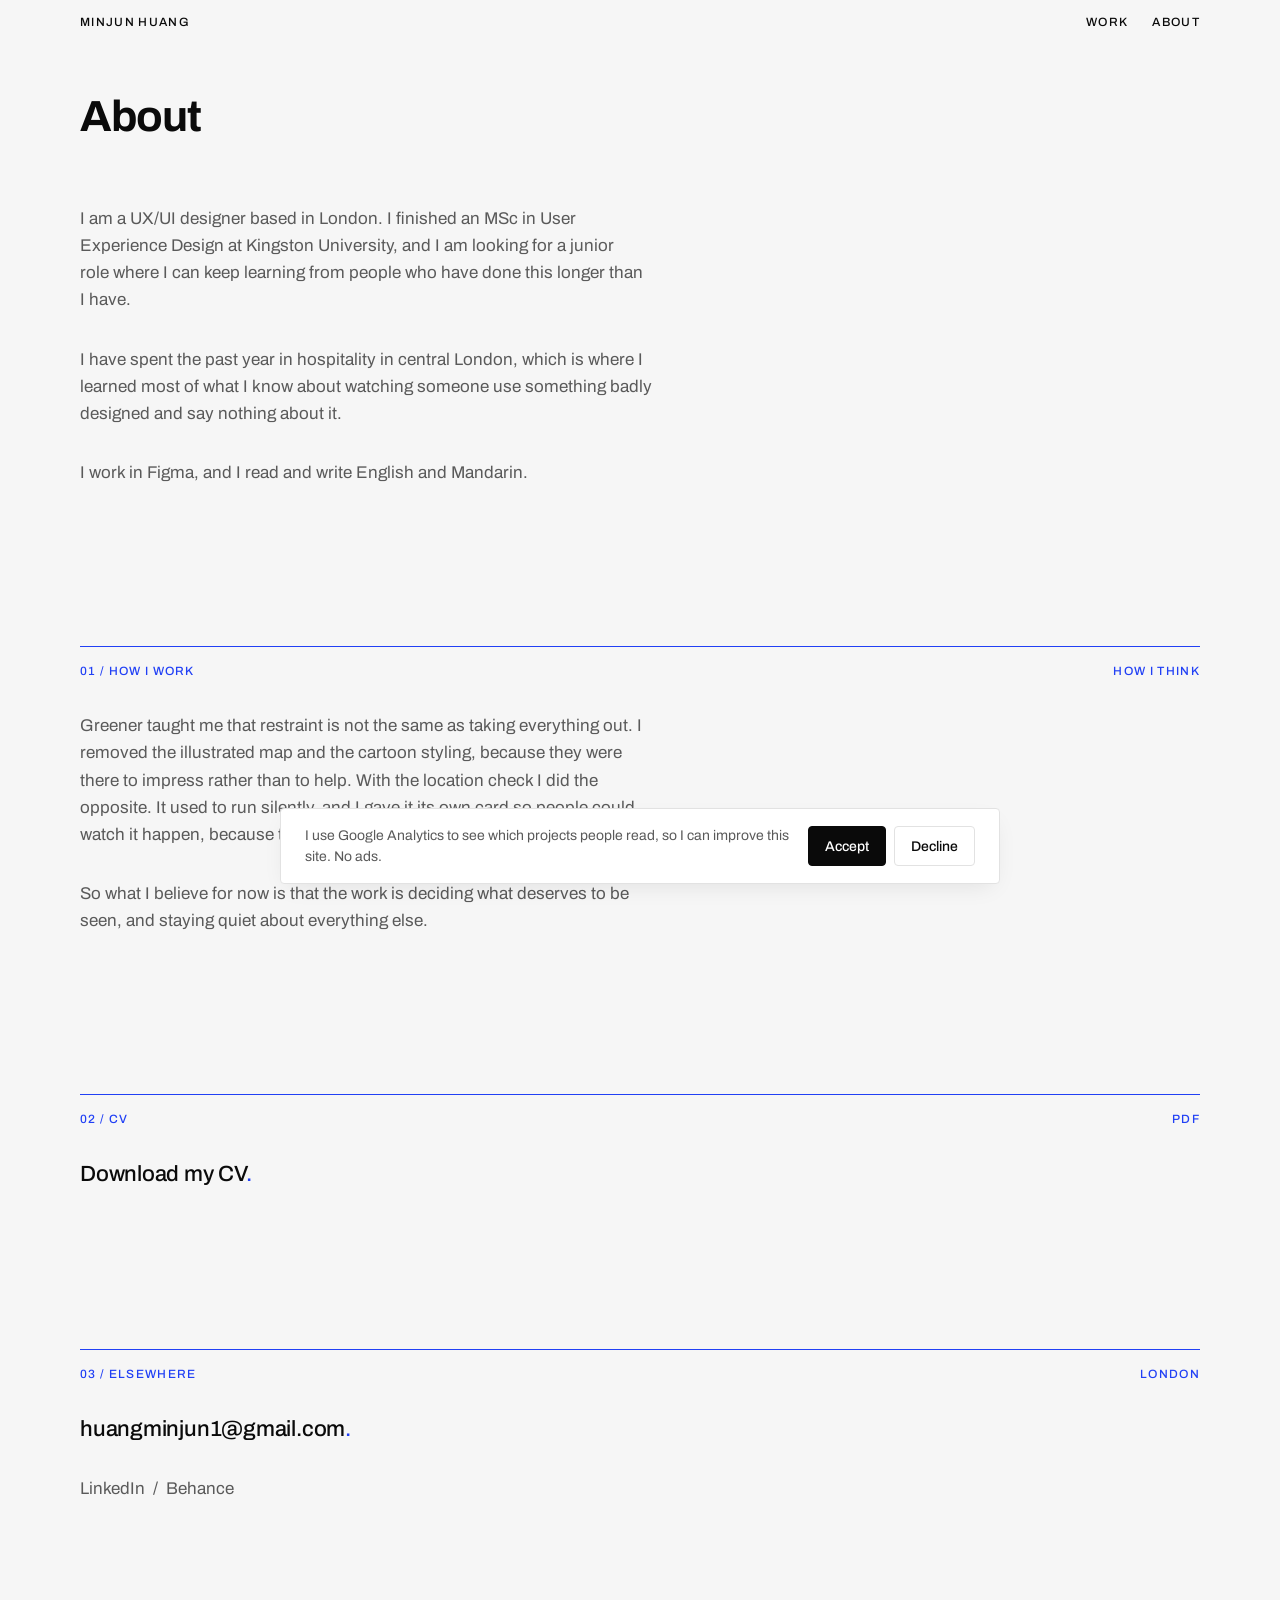
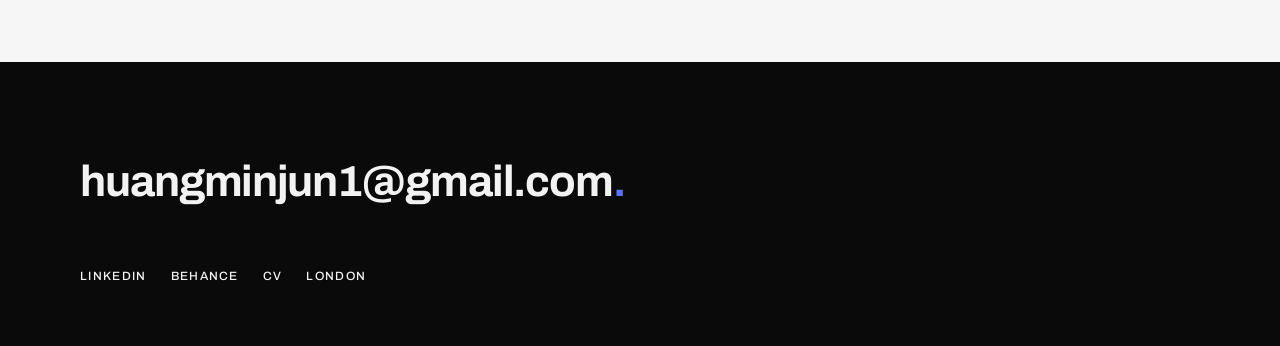
==== about.html @ 49e82727 "Load analytics on every page" ====
<!doctype html>
<html lang="en">
<head>
  <meta charset="utf-8">
  <meta name="viewport" content="width=device-width, initial-scale=1">
  <title>About, MinJun Huang</title>
  <meta name="description" content="About MinJun Huang, UX/UI designer based in London.">
  <link rel="icon" href="assets/favicon.svg" type="image/svg+xml">
  <link rel="apple-touch-icon" href="assets/apple-touch-icon.png">
  <meta property="og:type" content="website">
  <meta property="og:site_name" content="MinJun Huang">
  <meta property="og:title" content="About, MinJun Huang">
  <meta property="og:description" content="About MinJun Huang, UX/UI designer based in London.">
  <meta property="og:url" content="https://minjun-huang.github.io/about.html">
  <meta property="og:image" content="https://minjun-huang.github.io/assets/og.jpg">
  <meta property="og:image:width" content="1200">
  <meta property="og:image:height" content="630">
  <meta property="og:image:alt" content="MinJun Huang. UX/UI designer based in London.">
  <meta name="twitter:card" content="summary_large_image">
  <link rel="preconnect" href="https://fonts.googleapis.com">
  <link rel="preconnect" href="https://fonts.gstatic.com" crossorigin>
  <link rel="stylesheet" href="https://fonts.googleapis.com/css2?family=Archivo:wght@400;500;700&display=swap">
  <link rel="stylesheet" href="css/style.css">
  <script src="js/main.js" defer></script>
  <script src="js/analytics.js" defer></script>
</head>
<body>
  <header class="nav nav--entrance">
    <nav class="wrap nav__inner" aria-label="Main">
      <a class="label nav__link" style="--n:0" href="index.html">MinJun Huang</a>
      <div class="nav__links">
        <a class="label nav__link nav__link--secondary" style="--n:1" href="index.html#work">Work</a>
        <a class="label nav__link nav__link--secondary" style="--n:2" href="about.html" aria-current="page">About</a>
      </div>
    </nav>
  </header>

  <main class="wrap page-head">
    <h1 class="h2">About</h1>
    <div class="page-copy">
      <p class="body">I am a UX/UI designer based in London. I finished an MSc in User Experience Design at Kingston University, and I am looking for a junior role where I can keep learning from people who have done this longer than I have.</p>
      <p class="body">I have spent the past year in hospitality in central London, which is where I learned most of what I know about watching someone use something badly designed and say nothing about it.</p>
      <p class="body">I work in Figma, and I read and write English and Mandarin.</p>
    </div>

    <div class="section-rule">
      <span class="label">01 / How I work</span>
      <span class="label">How I think</span>
    </div>
    <div class="page-copy">
      <p class="body">Greener taught me that restraint is not the same as taking everything out. I removed the illustrated map and the cartoon styling, because they were there to impress rather than to help. With the location check I did the opposite. It used to run silently, and I gave it its own card so people could watch it happen, because that was the part they needed to trust.</p>
      <p class="body">So what I believe for now is that the work is deciding what deserves to be seen, and staying quiet about everything else.</p>
    </div>

    <div class="section-rule">
      <span class="label">02 / CV</span>
      <span class="label">PDF</span>
    </div>
    <div class="page-copy">
      <p class="h3"><a href="assets/cv.pdf" target="_blank" rel="noopener">Download my CV<span class="stop">.</span></a></p>
    </div>

    <div class="section-rule">
      <span class="label">03 / Elsewhere</span>
      <span class="label">London</span>
    </div>
    <div class="page-copy">
      <p class="h3"><a href="mailto:huangminjun1@gmail.com">huangminjun1@gmail.com<span class="stop">.</span></a></p>
      <p class="body"><a href="https://www.linkedin.com/in/minjun-huang1" target="_blank" rel="noopener">LinkedIn</a> &nbsp;/&nbsp; <a href="https://www.behance.net/minjunhuang1" target="_blank" rel="noopener">Behance</a></p>
    </div>
  </main>

  <footer class="footer">
    <div class="wrap">
      <p class="h2 footer__email"><a href="mailto:huangminjun1@gmail.com">huangminjun1<wbr>@gmail.com</a><span class="stop">.</span></p>
      <div class="footer__links">
        <a class="label footer__link" href="https://www.linkedin.com/in/minjun-huang1" target="_blank" rel="noopener">LinkedIn</a>
        <a class="label footer__link" href="https://www.behance.net/minjunhuang1" target="_blank" rel="noopener">Behance</a>
        <a class="label footer__link" href="assets/cv.pdf" target="_blank" rel="noopener">CV</a>
        <span class="label footer__link">London</span>
      </div>
    </div>
  </footer>
</body>
</html>
---- css/style.css ----
:root {
  --bg: #F6F6F6;
  --surface: #FFFFFF;
  --ink: #0A0A0A;
  --ink-2: #5A5A5A;
  --ink-3: #707070;
  --line: #E2E2E2;
  --accent: #2140F5;
  --accent-dark: #5B72FF;
  --footer-bg: #0A0A0A;
  --footer-ink: #F2F2F2;

  --space-8: 8px;
  --space-16: 16px;
  --space-24: 24px;
  --space-32: 32px;
  --space-48: 48px;
  --space-64: 64px;
  --space-96: 96px;
  --space-160: 160px;

  --ease-enter: cubic-bezier(0.22, 0.61, 0.36, 1);

  --gutter: var(--space-24);
  --section: var(--space-96);
  --column: 1400px;
}

*,
*::before,
*::after {
  box-sizing: border-box;
}

html {
  -webkit-text-size-adjust: 100%;
  text-size-adjust: 100%;
}

body {
  display: flex;
  flex-direction: column;
  min-height: 100vh;
  margin: 0;
  background: var(--bg);
  color: var(--ink-2);
  font-family: "Archivo", sans-serif;
  font-size: 17px;
  font-weight: 400;
  line-height: 1.6;
  font-synthesis: none;
}

h1,
h2,
h3,
p {
  margin: 0;
}

img {
  display: block;
  max-width: 100%;
  height: auto;
}

a {
  color: inherit;
  text-decoration: none;
}

:focus-visible {
  outline: 2px solid var(--ink);
  outline-offset: 2px;
}

@media (hover: hover) {
  a:hover {
    text-decoration: underline;
    text-decoration-color: var(--accent);
    text-decoration-thickness: 1px;
    text-underline-offset: 4px;
  }
}

/* Layout */

.wrap {
  width: 100%;
  max-width: calc(var(--column) + 2 * var(--gutter));
  margin-inline: auto;
  padding-inline: var(--gutter);
}

main {
  flex: 1;
}

.section {
  margin-top: var(--section);
}

/* The hero and the first section are one thought: who this is, then the work.
   A full section gap between them reads as a void on the first screen. */
.hero-block + .section {
  margin-top: var(--space-96);
}

/* Type */

.hero {
  color: var(--ink);
  font-size: 48px;
  font-weight: 700;
  line-height: 0.95;
  letter-spacing: -0.035em;
}

.h2 {
  color: var(--ink);
  font-size: clamp(28px, 3.4vw, 44px);
  font-weight: 700;
  line-height: 1.1;
  letter-spacing: -0.025em;
}

.lead {
  max-width: 58ch;
  color: var(--ink-2);
  font-size: 19px;
  line-height: 1.5;
  text-wrap: balance;
}

.h3 {
  color: var(--ink);
  font-size: 22px;
  font-weight: 500;
  line-height: 1.3;
  letter-spacing: -0.01em;
}

.body {
  max-width: 58ch;
  text-wrap: pretty;
}

.label {
  font-size: 12px;
  font-weight: 500;
  line-height: 1.4;
  letter-spacing: 0.11em;
  text-transform: uppercase;
}

.stop {
  color: var(--accent);
}

/* Navigation */

.nav {
  position: sticky;
  top: 0;
  z-index: 10;
  background: var(--bg);
  border-bottom: 1px solid transparent;
}

.nav.is-scrolled {
  border-bottom-color: var(--line);
}

.nav__inner {
  display: flex;
  align-items: center;
  justify-content: space-between;
  gap: var(--space-24);
}

.nav__links {
  display: flex;
  gap: var(--space-24);
}

.nav__link {
  display: inline-flex;
  align-items: center;
  min-height: 44px;
  color: var(--ink);
}

.nav__link--secondary {
  display: none;
}

.nav__link--cv {
  color: var(--accent);
}

/* Hero */

.hero-block {
  padding-top: var(--space-64);
}

.hero-block .lead {
  margin-top: var(--space-24);
}

/* Section rule */

.section-rule {
  display: flex;
  justify-content: space-between;
  gap: var(--space-24);
  padding-top: var(--space-16);
  border-top: 1px solid var(--accent);
  color: var(--accent);
}

/* Project rows */

.project-list {
  display: flex;
  flex-direction: column;
  gap: var(--space-64);
  margin-top: var(--space-32);
}

.project-row {
  display: block;
}

.project-row:hover {
  text-decoration: none;
}

.project-row__media {
  aspect-ratio: 3 / 2;
  overflow: hidden;
  border: 1px solid var(--line);
  border-radius: 4px;
  background: var(--surface);
  box-shadow: 0 8px 24px -8px rgba(10, 10, 10, 0.10);
}

.project-row__media img {
  width: 100%;
  height: 100%;
  object-fit: cover;
  transition: transform 400ms ease-out;
}

@media (hover: hover) {
  .project-row:hover .project-row__media img {
    transform: scale(1.02);
  }
}

.project-row__title {
  margin-top: var(--space-24);
}

.project-row__summary {
  margin-top: var(--space-8);
}

.project-row__meta {
  margin-top: var(--space-8);
  color: var(--accent);
}

/* Case study and About */

.page-head {
  padding-top: var(--space-32);
}

.back-link {
  display: inline-flex;
  align-items: center;
  min-height: 44px;
  color: var(--ink);
}

.page-head .h2 {
  margin-top: var(--space-16);
}

.case-meta {
  margin-top: var(--space-16);
  color: var(--ink-3);
}

.case-blocks {
  display: flex;
  flex-direction: column;
  gap: var(--space-32);
  margin-top: var(--space-64);
}

/* On About the rules are direct children of the page, with no flex gap above
   them, so the border would land on the last line of the previous paragraph. */
.page-head > .section-rule {
  margin-top: var(--section);
}

.page-head > .section-rule + .page-copy {
  margin-top: var(--space-32);
}

.case-blocks .section-rule:not(:first-child) {
  margin-top: calc(var(--section) - var(--space-32));
}

/* A section heading carries the point of the section; the label above it
   carries only the number. A caption sits tight under the image it describes. */
.case-heading {
  margin-top: calc(var(--space-16) * -1);
  max-width: 24ch;
}

.case-caption {
  margin-top: calc(var(--space-24) * -1);
  font-size: 15px;
  line-height: 1.5;
  color: var(--ink-3);
}

.case-image {
  width: 100%;
  border: 1px solid var(--line);
  border-radius: 4px;
  background: var(--surface);
}

.page-copy {
  display: flex;
  flex-direction: column;
  gap: var(--space-32);
  margin-top: var(--space-64);
}

/* Footer */

.footer {
  margin-top: var(--section);
  padding-block: var(--space-96) var(--space-48);
  background: var(--footer-bg);
  color: var(--footer-ink);
}

.footer .stop {
  color: var(--accent-dark);
}

.footer :focus-visible {
  outline-color: var(--footer-ink);
}

.footer__email {
  color: var(--footer-ink);
  overflow-wrap: anywhere;
}

.footer__links {
  display: flex;
  flex-wrap: wrap;
  gap: 0 var(--space-24);
  margin-top: var(--space-48);
}

.footer__link {
  display: inline-flex;
  align-items: center;
  min-height: 44px;
}

@media (hover: hover) {
  .footer a:hover {
    text-decoration-color: var(--accent-dark);
  }
}

/* Motion */

/* Home entrance: nav, then the name letter by letter, then the lead line */

@keyframes fade-up {
  from {
    opacity: 0;
    transform: translateY(16px);
  }
}

@keyframes nav-in {
  from {
    opacity: 0;
    transform: translateY(8px);
  }
}

@keyframes rise {
  from {
    transform: translateY(100%);
  }
}

.nav--entrance .nav__link {
  animation: nav-in 380ms var(--ease-enter) both;
  animation-delay: calc(var(--n) * 70ms);
}

/* The word clips its letters; the padding keeps the descender of "g" inside the mask */
.hero__word {
  display: inline-block;
  overflow: hidden;
  vertical-align: top;
  margin-block: -0.06em -0.14em;
}

.hero__char {
  display: inline-block;
  padding-block: 0.06em 0.14em;
  animation: rise 720ms var(--ease-enter) both;
  animation-delay: calc(140ms + min(var(--i) * 18ms, 460ms));
}

.hero-block .lead {
  animation: fade-up 720ms var(--ease-enter) 780ms both;
}

.reveal {
  opacity: 0;
  transform: translateY(16px);
  transition: opacity 500ms ease-out, transform 500ms ease-out;
}

.reveal.is-visible {
  opacity: 1;
  transform: none;
}

@media (prefers-reduced-motion: reduce) {
  .nav--entrance .nav__link,
  .hero__char,
  .hero-block .lead {
    animation: none;
  }

  .reveal {
    opacity: 1;
    transform: none;
    transition: none;
  }

  .project-row__media img {
    transition: none;
  }

  .project-row:hover .project-row__media img {
    transform: none;
  }
}

/* Breakpoints */

@media (min-width: 640px) {
  :root {
    --gutter: var(--space-48);
  }

  .hero {
    font-size: clamp(48px, 9.5vw, 156px);
  }

  .nav__link--secondary {
    display: inline-flex;
  }

  .hero-block {
    padding-top: var(--space-96);
  }
}

@media (min-width: 1024px) {
  :root {
    --gutter: 80px;
    --section: var(--space-160);
  }

  .project-list {
    gap: var(--space-96);
  }
}

/* Analytics consent: a quiet bar that never covers the name */

.consent {
  position: fixed;
  left: var(--gutter);
  right: var(--gutter);
  bottom: var(--space-16);
  z-index: 50;
  display: flex;
  flex-wrap: wrap;
  align-items: center;
  justify-content: space-between;
  gap: var(--space-16);
  max-width: 720px;
  margin-inline: auto;
  padding: var(--space-16) var(--space-24);
  background: var(--surface);
  border: 1px solid var(--line);
  border-radius: 4px;
  box-shadow: 0 8px 24px -8px rgba(10, 10, 10, 0.10);
  font-size: 14px;
  line-height: 1.5;
  color: var(--ink-2);
}

.consent__text {
  flex: 1 1 280px;
  margin: 0;
}

.consent__actions {
  display: flex;
  gap: var(--space-8);
}

.consent__btn {
  min-height: 40px;
  padding: 0 var(--space-16);
  font: inherit;
  font-weight: 500;
  color: var(--ink);
  background: transparent;
  border: 1px solid var(--line);
  border-radius: 4px;
  cursor: pointer;
}

.consent__btn--yes {
  color: var(--surface);
  background: var(--ink);
  border-color: var(--ink);
}
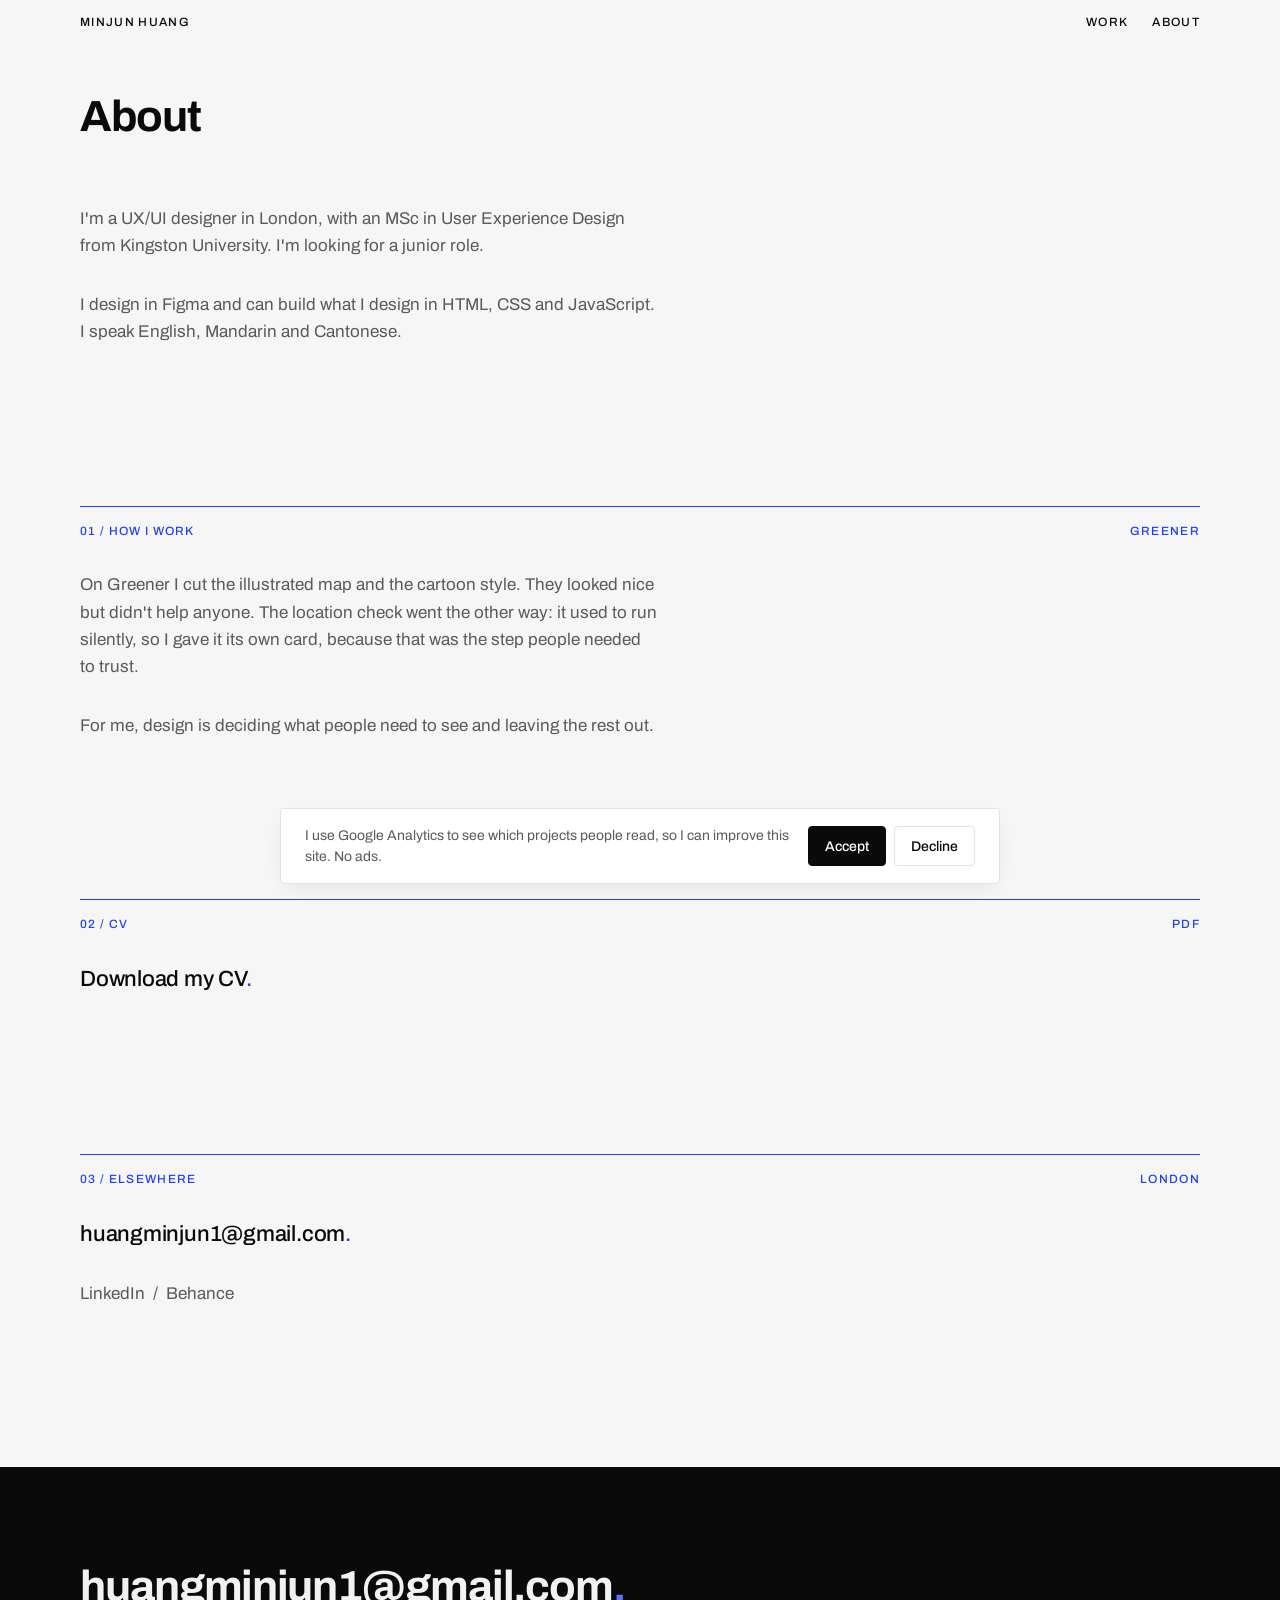
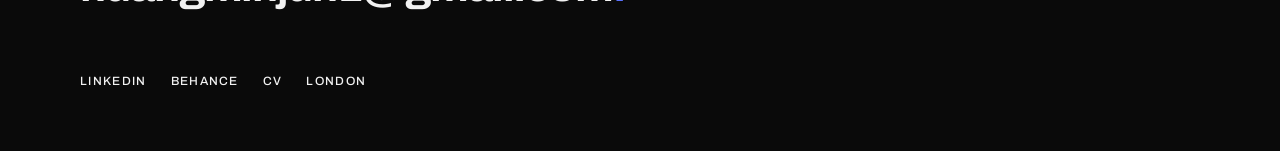
==== commit 673b9dd5: "Shorter, plainer About copy" ====
--- a/about.html
+++ b/about.html
@@ -38,18 +38,17 @@
   <main class="wrap page-head">
     <h1 class="h2">About</h1>
     <div class="page-copy">
-      <p class="body">I am a UX/UI designer based in London. I finished an MSc in User Experience Design at Kingston University, and I am looking for a junior role where I can keep learning from people who have done this longer than I have.</p>
-      <p class="body">I have spent the past year in hospitality in central London, which is where I learned most of what I know about watching someone use something badly designed and say nothing about it.</p>
-      <p class="body">I work in Figma, and I read and write English and Mandarin.</p>
+      <p class="body">I'm a UX/UI designer in London, with an MSc in User Experience Design from Kingston University. I'm looking for a junior role.</p>
+      <p class="body">I design in Figma and can build what I design in HTML, CSS and JavaScript. I speak English, Mandarin and Cantonese.</p>
     </div>
 
     <div class="section-rule">
       <span class="label">01 / How I work</span>
-      <span class="label">How I think</span>
+      <span class="label">Greener</span>
     </div>
     <div class="page-copy">
-      <p class="body">Greener taught me that restraint is not the same as taking everything out. I removed the illustrated map and the cartoon styling, because they were there to impress rather than to help. With the location check I did the opposite. It used to run silently, and I gave it its own card so people could watch it happen, because that was the part they needed to trust.</p>
-      <p class="body">So what I believe for now is that the work is deciding what deserves to be seen, and staying quiet about everything else.</p>
+      <p class="body">On Greener I cut the illustrated map and the cartoon style. They looked nice but didn't help anyone. The location check went the other way: it used to run silently, so I gave it its own card, because that was the step people needed to trust.</p>
+      <p class="body">For me, design is deciding what people need to see and leaving the rest out.</p>
     </div>
 
     <div class="section-rule">
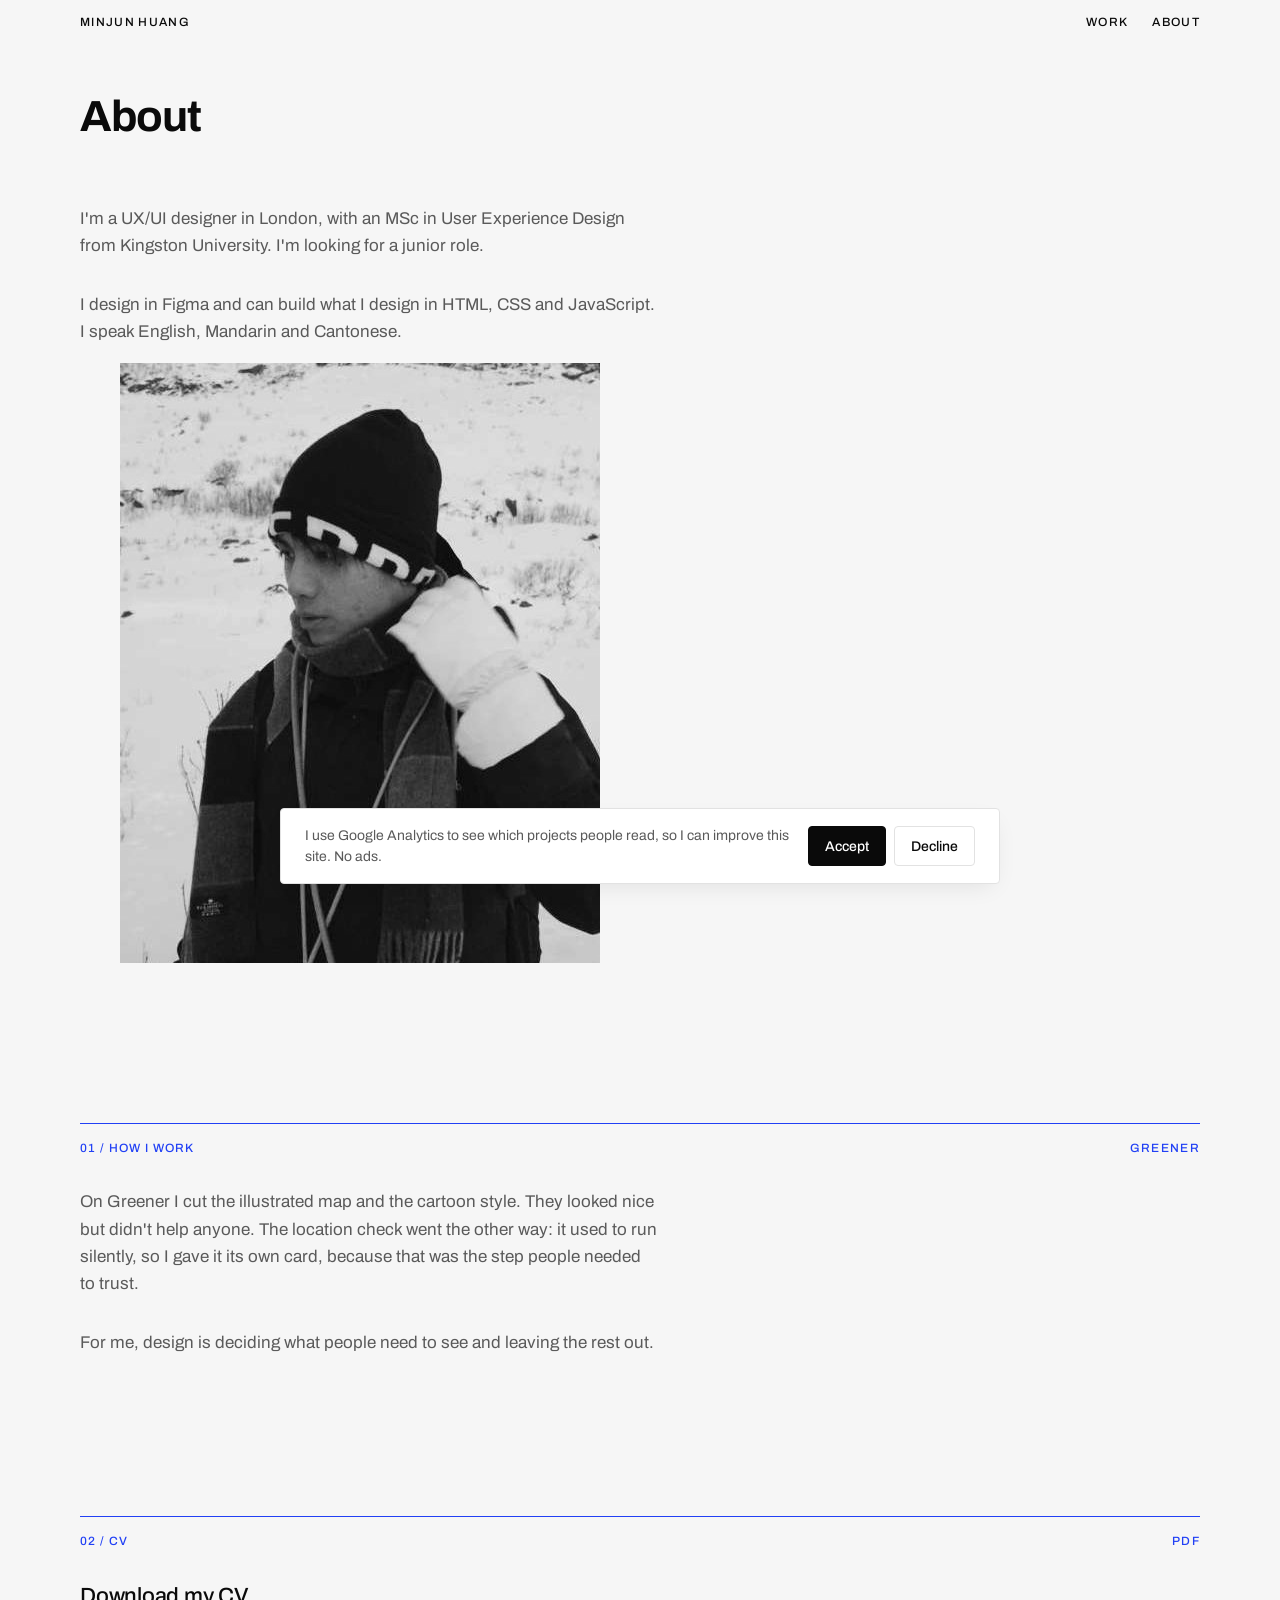
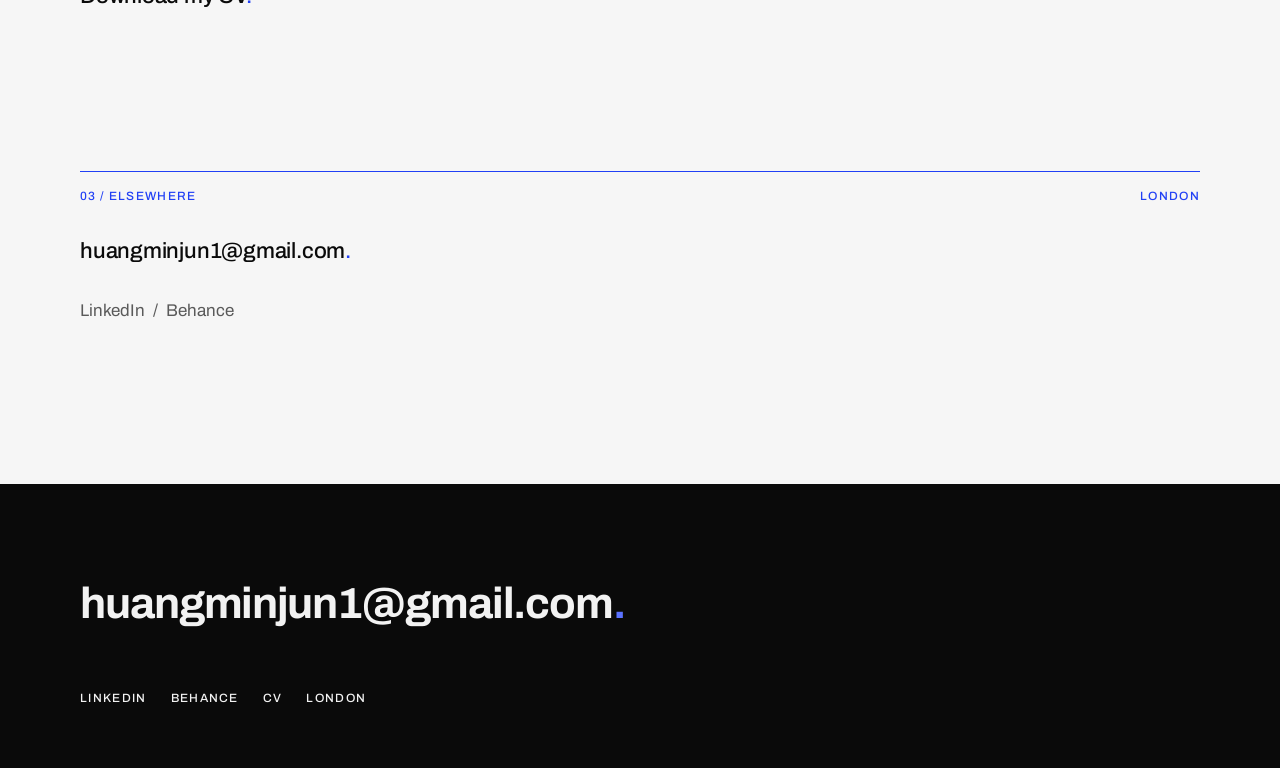
==== commit 21dbb058: "Add About photo with accent block; note sixth accent use in DESIGN.md" ====
--- a/about.html
+++ b/about.html
@@ -37,9 +37,12 @@
 
   <main class="wrap page-head">
     <h1 class="h2">About</h1>
-    <div class="page-copy">
+    <div class="about-intro">
+      <div class="page-copy">
       <p class="body">I'm a UX/UI designer in London, with an MSc in User Experience Design from Kingston University. I'm looking for a junior role.</p>
       <p class="body">I design in Figma and can build what I design in HTML, CSS and JavaScript. I speak English, Mandarin and Cantonese.</p>
+      </div>
+      <figure class="about-photo"><img src="assets/about/minjun.jpg" alt="MinJun Huang outdoors in the snow" width="480" height="600"></figure>
     </div>
 
     <div class="section-rule">
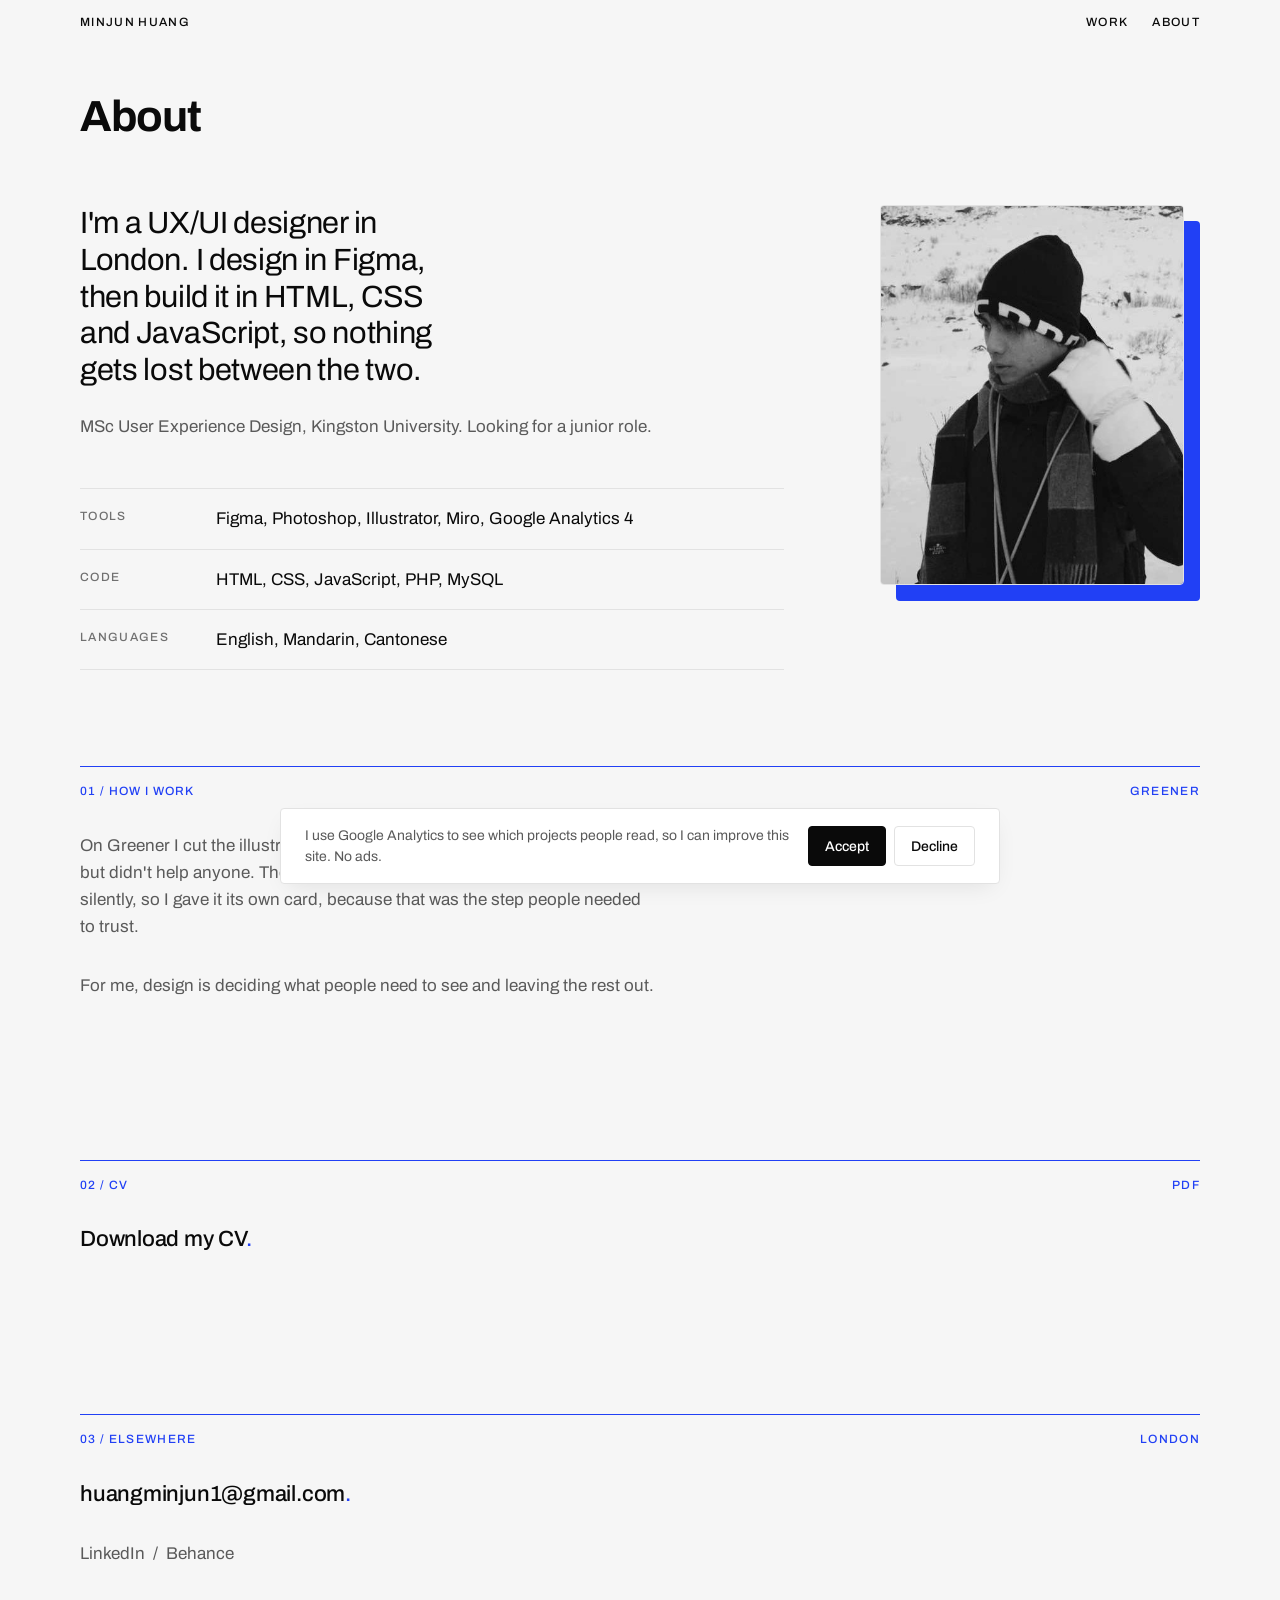
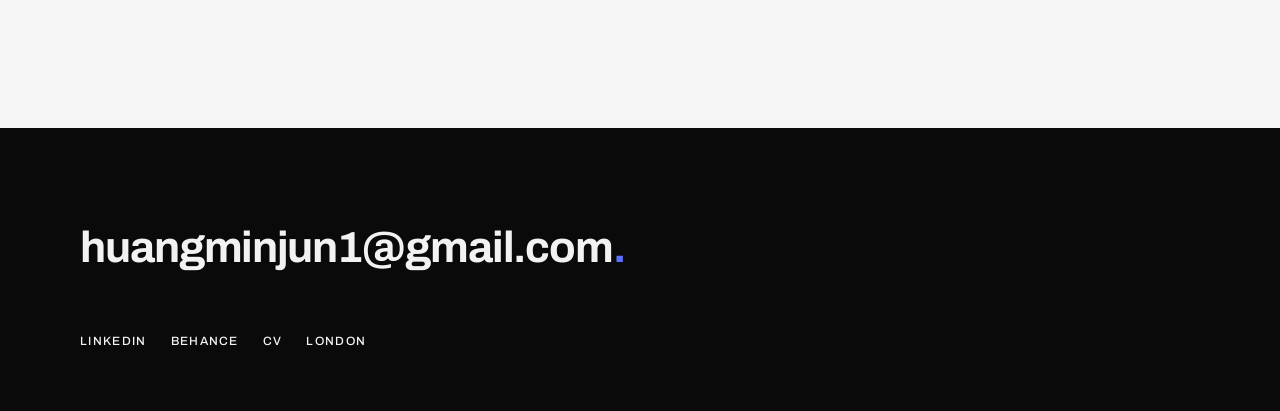
==== commit 340f777c: "About: new intro layout + CSS cache-busting" ====
--- a/about.html
+++ b/about.html
@@ -20,7 +20,7 @@
   <link rel="preconnect" href="https://fonts.googleapis.com">
   <link rel="preconnect" href="https://fonts.gstatic.com" crossorigin>
   <link rel="stylesheet" href="https://fonts.googleapis.com/css2?family=Archivo:wght@400;500;700&display=swap">
-  <link rel="stylesheet" href="css/style.css">
+  <link rel="stylesheet" href="css/style.css?v=20261106">
   <script src="js/main.js" defer></script>
   <script src="js/analytics.js" defer></script>
 </head>
@@ -38,9 +38,14 @@
   <main class="wrap page-head">
     <h1 class="h2">About</h1>
     <div class="about-intro">
-      <div class="page-copy">
-      <p class="body">I'm a UX/UI designer in London, with an MSc in User Experience Design from Kingston University. I'm looking for a junior role.</p>
-      <p class="body">I design in Figma and can build what I design in HTML, CSS and JavaScript. I speak English, Mandarin and Cantonese.</p>
+      <div class="about-copy">
+        <p class="about-lead">I'm a UX/UI designer in London. I design in Figma, then build it in HTML, CSS and JavaScript, so nothing gets lost between the two.</p>
+        <p class="about-meta">MSc User Experience Design, Kingston University. Looking for a junior role.</p>
+        <dl class="about-facts">
+          <div><dt class="label">Tools</dt><dd>Figma, Photoshop, Illustrator, Miro, Google Analytics 4</dd></div>
+          <div><dt class="label">Code</dt><dd>HTML, CSS, JavaScript, PHP, MySQL</dd></div>
+          <div><dt class="label">Languages</dt><dd>English, Mandarin, Cantonese</dd></div>
+        </dl>
       </div>
       <figure class="about-photo"><img src="assets/about/minjun.jpg" alt="MinJun Huang outdoors in the snow" width="480" height="600"></figure>
     </div>
--- a/css/style.css
+++ b/css/style.css
@@ -547,3 +547,102 @@
   background: var(--ink);
   border-color: var(--ink);
 }
+
+/* About: intro text with a portrait beside it.
+   The offset accent block behind the photo is the sixth allowed use of the accent. */
+
+.about-intro {
+  display: grid;
+  gap: var(--space-48);
+  margin-top: var(--space-64);
+}
+
+.about-intro > .page-copy {
+  margin-top: 0;
+}
+
+.about-photo {
+  position: relative;
+  margin: 0 var(--space-16) var(--space-16) 0;
+  max-width: 344px;
+}
+
+.about-photo::before {
+  content: "";
+  position: absolute;
+  inset: var(--space-16) calc(var(--space-16) * -1) calc(var(--space-16) * -1) var(--space-16);
+  background: var(--accent);
+  border-radius: 4px;
+}
+
+.about-photo img {
+  position: relative;
+  width: 100%;
+  aspect-ratio: 4 / 5;
+  object-fit: cover;
+  border: 1px solid var(--line);
+  border-radius: 4px;
+  background: var(--surface);
+}
+
+@media (min-width: 900px) {
+  .about-intro {
+    grid-template-columns: minmax(0, 58ch) 320px;
+    justify-content: space-between;
+    align-items: start;
+  }
+}
+
+.about-intro + .section-rule {
+  margin-top: var(--space-96);
+}
+
+.about-copy {
+  display: flex;
+  flex-direction: column;
+}
+
+.about-lead {
+  margin: 0;
+  font-size: clamp(24px, 2.4vw, 34px);
+  line-height: 1.2;
+  letter-spacing: -0.01em;
+  color: var(--ink);
+  max-width: 24ch;
+  text-wrap: balance;
+}
+
+.about-meta {
+  margin: var(--space-24) 0 0;
+  color: var(--ink-2);
+}
+
+.about-facts {
+  margin: var(--space-48) 0 0;
+  border-top: 1px solid var(--line);
+}
+
+.about-facts > div {
+  display: grid;
+  grid-template-columns: 120px 1fr;
+  gap: var(--space-16);
+  padding: var(--space-16) 0;
+  border-bottom: 1px solid var(--line);
+}
+
+.about-facts dt {
+  color: var(--ink-3);
+  padding-top: 3px;
+}
+
+.about-facts dd {
+  margin: 0;
+  color: var(--ink);
+}
+
+@media (min-width: 900px) {
+  .about-intro {
+    grid-template-columns: minmax(0, 1fr) 320px;
+    gap: var(--space-96);
+  }
+}
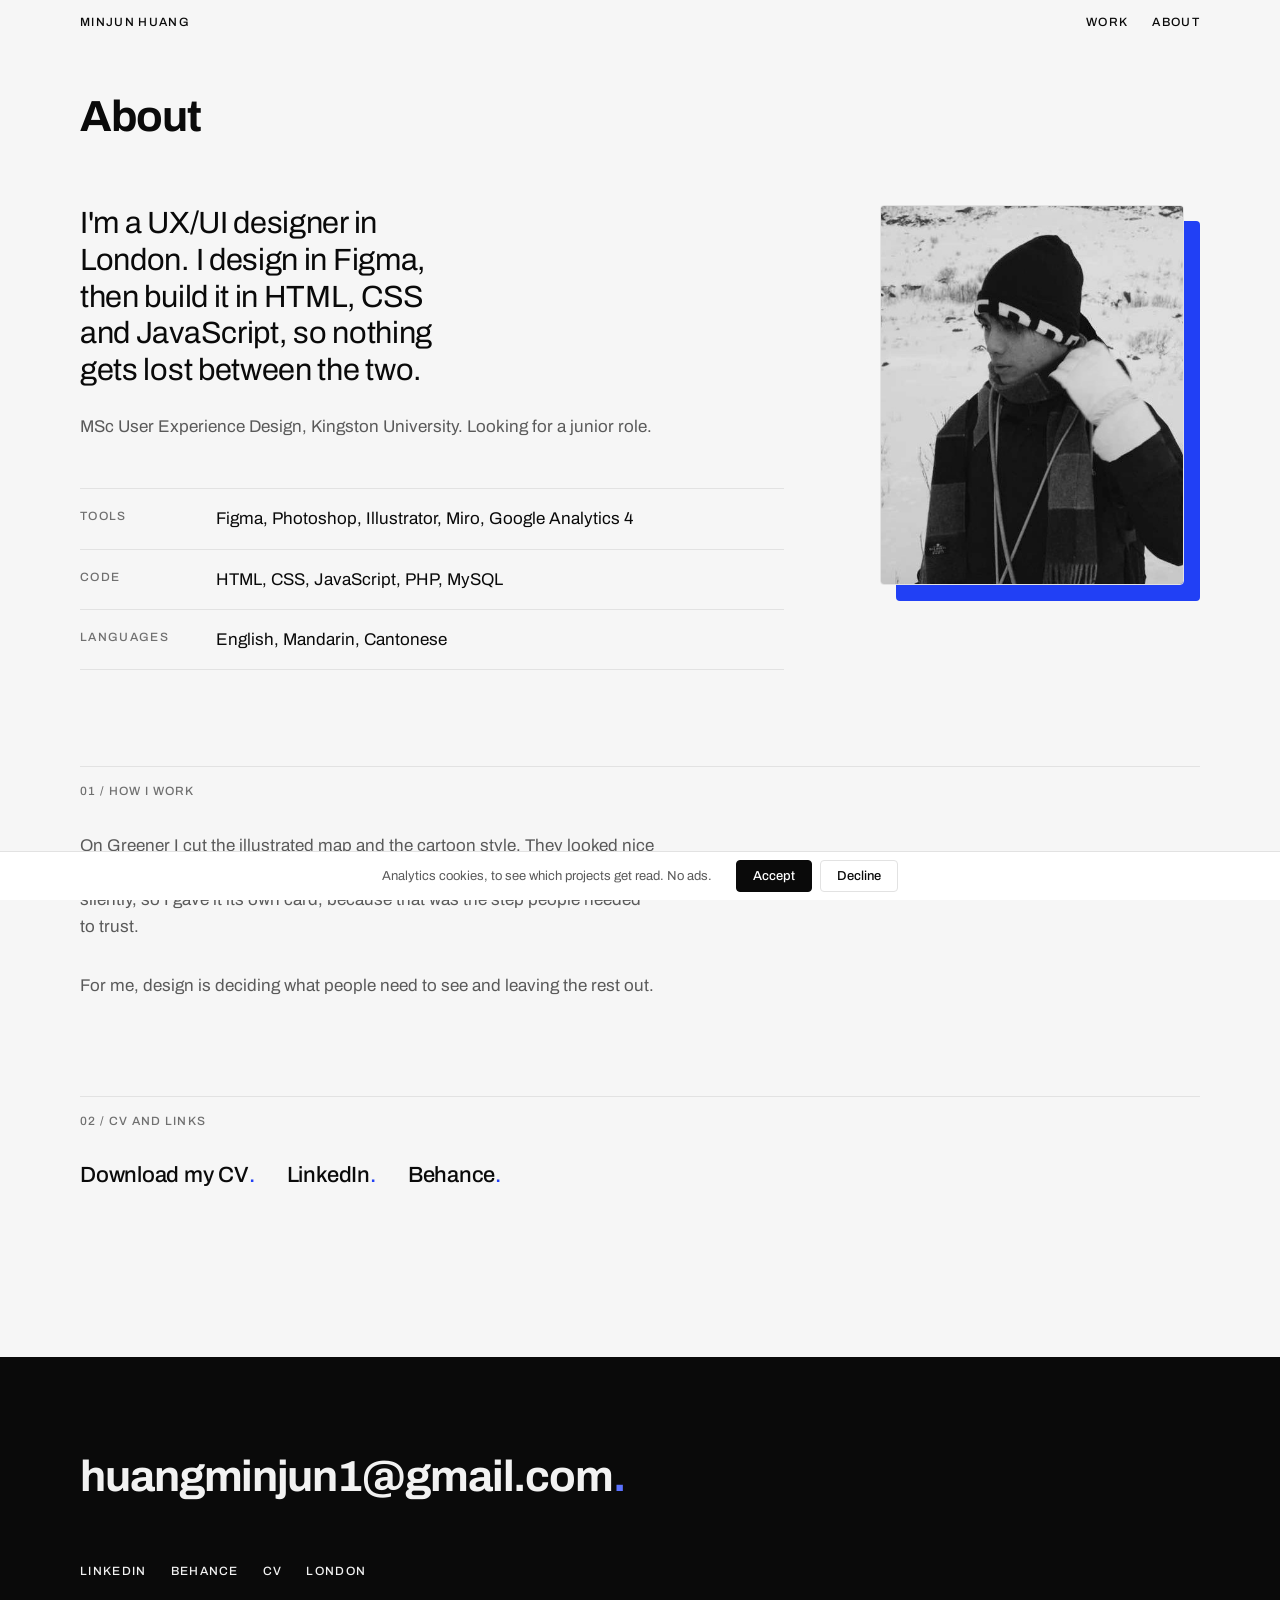
==== commit 2a168113: "Pages: About links in one row, drop empty town plot, cache-bust assets" ====
--- a/about.html
+++ b/about.html
@@ -20,9 +20,9 @@
   <link rel="preconnect" href="https://fonts.googleapis.com">
   <link rel="preconnect" href="https://fonts.gstatic.com" crossorigin>
   <link rel="stylesheet" href="https://fonts.googleapis.com/css2?family=Archivo:wght@400;500;700&display=swap">
-  <link rel="stylesheet" href="css/style.css?v=20261106">
-  <script src="js/main.js" defer></script>
-  <script src="js/analytics.js" defer></script>
+  <link rel="stylesheet" href="css/style.css?v=20261110">
+  <script src="js/main.js?v=20261110" defer></script>
+  <script src="js/analytics.js?v=20261110" defer></script>
 </head>
 <body>
   <header class="nav nav--entrance">
@@ -52,7 +52,6 @@
 
     <div class="section-rule">
       <span class="label">01 / How I work</span>
-      <span class="label">Greener</span>
     </div>
     <div class="page-copy">
       <p class="body">On Greener I cut the illustrated map and the cartoon style. They looked nice but didn't help anyone. The location check went the other way: it used to run silently, so I gave it its own card, because that was the step people needed to trust.</p>
@@ -60,20 +59,12 @@
     </div>
 
     <div class="section-rule">
-      <span class="label">02 / CV</span>
-      <span class="label">PDF</span>
+      <span class="label">02 / CV and links</span>
     </div>
-    <div class="page-copy">
-      <p class="h3"><a href="assets/cv.pdf" target="_blank" rel="noopener">Download my CV<span class="stop">.</span></a></p>
-    </div>
-
-    <div class="section-rule">
-      <span class="label">03 / Elsewhere</span>
-      <span class="label">London</span>
-    </div>
-    <div class="page-copy">
-      <p class="h3"><a href="mailto:huangminjun1@gmail.com">huangminjun1@gmail.com<span class="stop">.</span></a></p>
-      <p class="body"><a href="https://www.linkedin.com/in/minjun-huang1" target="_blank" rel="noopener">LinkedIn</a> &nbsp;/&nbsp; <a href="https://www.behance.net/minjunhuang1" target="_blank" rel="noopener">Behance</a></p>
+    <div class="contact-list">
+      <a class="h3" href="assets/cv.pdf" target="_blank" rel="noopener">Download my CV<span class="stop">.</span></a>
+      <a class="h3" href="https://www.linkedin.com/in/minjun-huang1" target="_blank" rel="noopener">LinkedIn<span class="stop">.</span></a>
+      <a class="h3" href="https://www.behance.net/minjunhuang1" target="_blank" rel="noopener">Behance<span class="stop">.</span></a>
     </div>
   </main>
 
--- a/css/style.css
+++ b/css/style.css
@@ -215,8 +215,8 @@
   justify-content: space-between;
   gap: var(--space-24);
   padding-top: var(--space-16);
-  border-top: 1px solid var(--accent);
-  color: var(--accent);
+  border-top: 1px solid var(--line);
+  color: var(--ink-3);
 }
 
 /* Project rows */
@@ -268,7 +268,7 @@
 
 .project-row__meta {
   margin-top: var(--space-8);
-  color: var(--accent);
+  color: var(--ink-3);
 }
 
 /* Case study and About */
@@ -495,43 +495,38 @@
   }
 }
 
-/* Analytics consent: a quiet bar that never covers the name */
+/* Analytics consent: one thin line along the bottom edge, never a card over the work */
 
 .consent {
   position: fixed;
-  left: var(--gutter);
-  right: var(--gutter);
-  bottom: var(--space-16);
+  left: 0;
+  right: 0;
+  bottom: 0;
   z-index: 50;
   display: flex;
-  flex-wrap: wrap;
   align-items: center;
-  justify-content: space-between;
-  gap: var(--space-16);
-  max-width: 720px;
-  margin-inline: auto;
-  padding: var(--space-16) var(--space-24);
+  justify-content: center;
+  gap: var(--space-8) var(--space-24);
+  padding: var(--space-8) var(--gutter);
   background: var(--surface);
-  border: 1px solid var(--line);
-  border-radius: 4px;
-  box-shadow: 0 8px 24px -8px rgba(10, 10, 10, 0.10);
-  font-size: 14px;
-  line-height: 1.5;
+  border-top: 1px solid var(--line);
+  font-size: 13px;
+  line-height: 1.4;
   color: var(--ink-2);
 }
 
 .consent__text {
-  flex: 1 1 280px;
   margin: 0;
 }
 
 .consent__actions {
   display: flex;
+  flex: none;
   gap: var(--space-8);
 }
 
 .consent__btn {
-  min-height: 40px;
+  min-height: 32px;
   padding: 0 var(--space-16);
   font: inherit;
   font-weight: 500;
@@ -548,6 +543,17 @@
   border-color: var(--ink);
 }
 
+@media (max-width: 639px) {
+  .consent {
+    justify-content: space-between;
+    font-size: 12px;
+  }
+
+  .consent__btn {
+    padding: 0 var(--space-8);
+  }
+}
+
 /* About: intro text with a portrait beside it.
    The offset accent block behind the photo is the sixth allowed use of the accent. */
 
@@ -646,3 +652,242 @@
     gap: var(--space-96);
   }
 }
+
+/* Town: the home-page device. One line weight, one accent, one tint on hover. */
+
+.town {
+  display: none;
+}
+
+@media (min-width: 900px) {
+  .town {
+    display: block;
+    margin-top: var(--space-48);
+    --town-tint: #E9ECFE;
+  }
+}
+
+.town__svg {
+  display: block;
+  width: 100%;
+  height: auto;
+  overflow: hidden;
+  fill: none;
+  stroke-linecap: round;
+  stroke-linejoin: round;
+  transition: transform 480ms var(--ease-enter), opacity 360ms ease-out;
+}
+
+.town.is-leaving .town__svg {
+  transform: scale(1.5);
+  opacity: 0;
+}
+
+.town__grid path { stroke: var(--line); stroke-width: 1; }
+
+.town__plot { cursor: pointer; outline: none; }
+
+.town__fill { stroke: var(--ink); stroke-width: 1.2; fill: var(--bg); transition: fill 200ms ease-out, stroke 200ms ease-out; }
+.town__plotline { stroke: var(--line); stroke-width: 1; stroke-dasharray: 3 5; fill: none; }
+.town__line { stroke: var(--ink); stroke-width: 1.2; transition: stroke 200ms ease-out; }
+.town__dash { stroke: var(--ink); stroke-width: 1; stroke-dasharray: 2 5; transition: stroke 200ms ease-out; }
+.town__leader { stroke: var(--accent); stroke-width: 1; opacity: .35; transition: opacity 200ms ease-out; }
+.town__dot { fill: var(--accent); transition: transform 200ms ease-out; transform-box: fill-box; transform-origin: center; }
+.town__ring { stroke: var(--accent); stroke-width: 1; opacity: 0; transition: opacity 200ms ease-out; }
+.town__label { font: 500 13px/1 "Archivo", sans-serif; letter-spacing: .08em; text-transform: uppercase; fill: var(--ink); transition: fill 200ms ease-out; }
+.town__blurb { font: 400 13px/1 "Archivo", sans-serif; fill: var(--ink-2); opacity: 0; transition: opacity 200ms ease-out; }
+.town__next { stroke: var(--line); stroke-width: 1; stroke-dasharray: 4 6; }
+.town__next-label { font: 500 11px/1 "Archivo", sans-serif; letter-spacing: .08em; text-transform: uppercase; fill: var(--ink-3); }
+
+.town__plot:hover .town__fill,
+.town__plot:focus-visible .town__fill { fill: var(--town-tint); stroke: var(--accent); }
+.town__plot:hover .town__plotline,
+.town__plot:focus-visible .town__plotline { stroke: var(--accent); stroke-dasharray: none; }
+.town__plot:hover .town__line,
+.town__plot:hover .town__dash,
+.town__plot:focus-visible .town__line,
+.town__plot:focus-visible .town__dash { stroke: var(--accent); }
+.town__plot:hover .town__leader,
+.town__plot:focus-visible .town__leader { opacity: .9; }
+.town__plot:hover .town__ring,
+.town__plot:focus-visible .town__ring { opacity: .4; }
+.town__plot:hover .town__dot,
+.town__plot:focus-visible .town__dot { transform: scale(1.4); }
+.town__plot:hover .town__label,
+.town__plot:focus-visible .town__label { fill: var(--accent); }
+.town__plot:hover .town__blurb,
+.town__plot:focus-visible .town__blurb { opacity: 1; }
+
+@media (prefers-reduced-motion: reduce) {
+  .town__svg, .town__fill, .town__line, .town__dash, .town__leader, .town__dot, .town__ring, .town__label, .town__blurb { transition: none; }
+  .town.is-leaving .town__svg { transform: none; }
+}
+
+/* Case figures: the board on wide screens, real text and single screens on phones */
+
+.feature-m {
+  display: none;
+}
+
+.case-zoom {
+  display: block;
+}
+
+.case-zoom:hover {
+  text-decoration: none;
+}
+
+.case-zoom__hint {
+  display: none;
+}
+
+@media (max-width: 699px) {
+  .case-figure__board {
+    display: none;
+  }
+
+  .feature-m {
+    display: block;
+    margin-inline: calc(var(--gutter) * -1);
+    padding: var(--space-32) var(--gutter);
+    background: #EAECE6;
+  }
+
+  .feature-m__head {
+    position: relative;
+  }
+
+  .feature-m__no {
+    display: block;
+    color: #C9CEC1;
+    font-size: 64px;
+    font-weight: 700;
+    line-height: 1;
+    letter-spacing: -0.03em;
+  }
+
+  .feature-m__title {
+    margin-top: var(--space-8);
+    color: var(--ink);
+    font-size: 24px;
+    font-weight: 700;
+    line-height: 1.15;
+    letter-spacing: -0.02em;
+  }
+
+  .feature-m__text {
+    margin-top: var(--space-8);
+    font-size: 16px;
+    line-height: 1.5;
+  }
+
+  .feature-m__shots {
+    margin-top: var(--space-24);
+  }
+
+  .feature-m__shots--row {
+    display: flex;
+    gap: var(--space-16);
+    margin-inline: calc(var(--gutter) * -1);
+    padding-inline: var(--gutter);
+    overflow-x: auto;
+    scroll-snap-type: x mandatory;
+    scroll-padding-inline: var(--gutter);
+    scrollbar-width: none;
+  }
+
+  .feature-m__shots--row::-webkit-scrollbar {
+    display: none;
+  }
+
+  .feature-m__shots--row .feature-m__shot {
+    flex: 0 0 76%;
+    scroll-snap-align: start;
+  }
+
+  .feature-m__shots--grid {
+    display: grid;
+    grid-template-columns: 1fr 1fr;
+    gap: var(--space-24) var(--space-16);
+  }
+
+  .feature-m__shot {
+    margin: 0;
+  }
+
+  .feature-m__shots--grid img {
+    aspect-ratio: 294 / 637;
+    object-fit: cover;
+  }
+
+  .feature-m__shot img {
+    width: 100%;
+    filter: drop-shadow(0 8px 16px rgba(10, 10, 10, 0.10));
+  }
+
+  .feature-m__cap {
+    display: flex;
+    flex-direction: column;
+    gap: 4px;
+    margin-top: var(--space-16);
+    color: var(--ink-3);
+  }
+
+  .feature-m__note {
+    color: var(--ink-2);
+    font-size: 14px;
+    line-height: 1.45;
+  }
+
+  .case-zoom__hint {
+    display: block;
+    margin-top: var(--space-8);
+    color: var(--ink-3);
+  }
+}
+
+/* Next project: the last thing on a case page */
+
+.next-project {
+  display: flex;
+  flex-direction: column;
+  gap: var(--space-8);
+  margin-top: var(--section);
+  padding-top: var(--space-24);
+  border-top: 1px solid var(--line);
+  color: var(--ink-3);
+}
+
+.next-project:hover {
+  text-decoration: none;
+}
+
+.next-project__title {
+  margin-top: var(--space-8);
+}
+
+@media (hover: hover) {
+  .next-project:hover .next-project__title {
+    color: var(--accent);
+  }
+}
+
+/* About: contact links sized for a thumb */
+
+.contact-list {
+  display: flex;
+  flex-wrap: wrap;
+  gap: 0 var(--space-32);
+  margin-top: var(--space-24);
+}
+
+.contact-list a {
+  display: inline-flex;
+  align-items: center;
+  min-height: 44px;
+}
+
+.about-intro + .section-rule,
+.page-head > .section-rule {
+  margin-top: var(--space-96);
+}
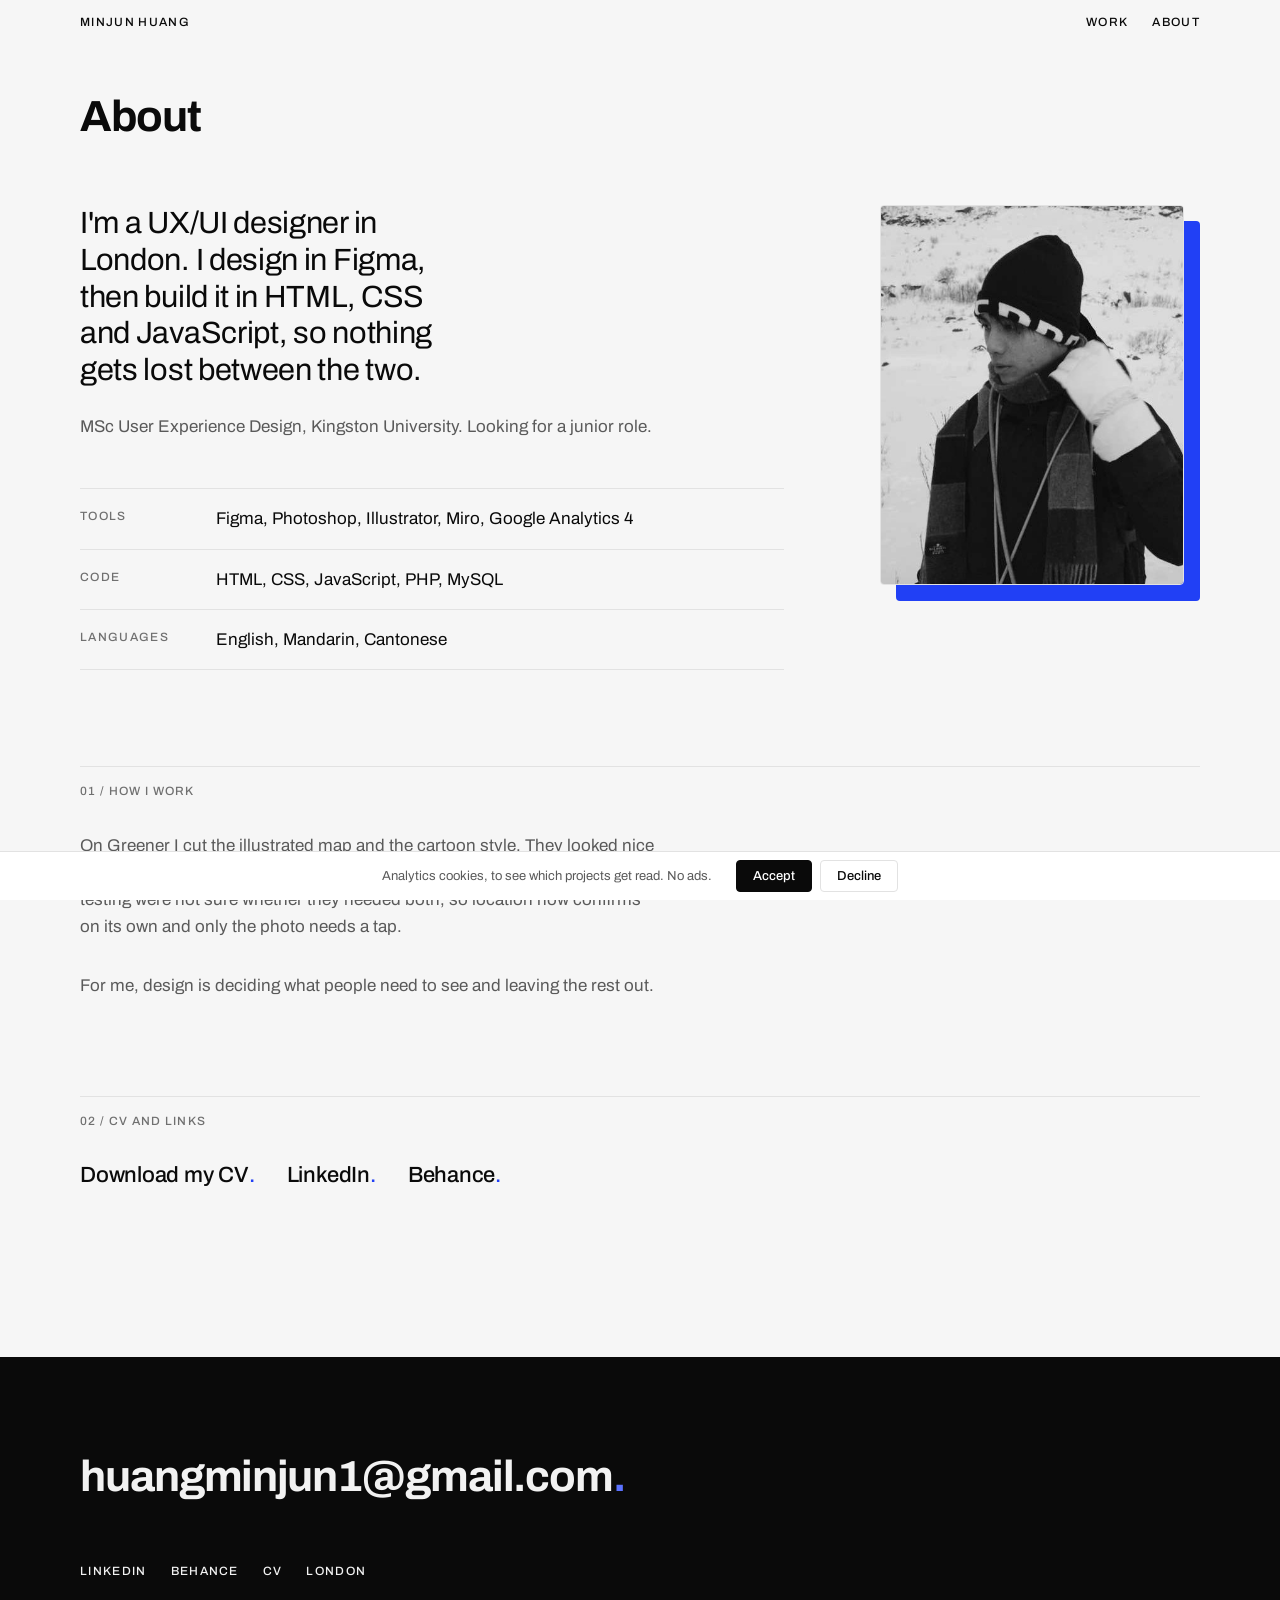
==== commit 8862797e: "Rename SitAware to Margin Bell and correct Greener research wording" ====
--- a/about.html
+++ b/about.html
@@ -54,7 +54,7 @@
       <span class="label">01 / How I work</span>
     </div>
     <div class="page-copy">
-      <p class="body">On Greener I cut the illustrated map and the cartoon style. They looked nice but didn't help anyone. The location check went the other way: it used to run silently, so I gave it its own card, because that was the step people needed to trust.</p>
+      <p class="body">On Greener I cut the illustrated map and the cartoon style. They looked nice but didn't help anyone. I also cut one of the two check-in buttons. People in testing were not sure whether they needed both, so location now confirms on its own and only the photo needs a tap.</p>
       <p class="body">For me, design is deciding what people need to see and leaving the rest out.</p>
     </div>
 
--- a/css/style.css
+++ b/css/style.css
@@ -269,6 +269,60 @@
 .project-row__meta {
   margin-top: var(--space-8);
   color: var(--ink-3);
+}
+
+/* A project still being built: no link, an accent tape on hover. */
+
+.project-row--wip {
+  cursor: default;
+  outline: none;
+}
+
+.project-row--wip .project-row__media {
+  position: relative;
+  overflow: hidden;
+}
+
+.wip-tape {
+  position: absolute;
+  left: -10%;
+  right: -10%;
+  top: 50%;
+  padding: 14px 0;
+  background: var(--accent);
+  color: #FFFFFF;
+  overflow: hidden;
+  white-space: nowrap;
+  transform: translateY(-50%) rotate(-6deg) scaleX(0);
+  transform-origin: left center;
+  transition: transform 360ms var(--ease-enter);
+}
+
+.wip-tape__text {
+  display: inline-block;
+  font: 500 15px/1 "Archivo", sans-serif;
+  letter-spacing: .08em;
+  text-transform: uppercase;
+}
+
+.project-row--wip:hover .wip-tape,
+.project-row--wip:focus-visible .wip-tape {
+  transform: translateY(-50%) rotate(-6deg) scaleX(1);
+}
+
+.project-row--wip:hover .project-row__media img,
+.project-row--wip:focus-visible .project-row__media img {
+  transform: none;
+  filter: grayscale(1);
+  opacity: .55;
+}
+
+.project-row--wip .project-row__media img {
+  transition: filter 300ms ease-out, opacity 300ms ease-out;
+}
+
+@media (prefers-reduced-motion: reduce) {
+  .wip-tape { transition: none; }
 }
 
 /* Case study and About */
@@ -717,6 +771,25 @@
 .town__plot:focus-visible .town__label { fill: var(--accent); }
 .town__plot:hover .town__blurb,
 .town__plot:focus-visible .town__blurb { opacity: 1; }
+.town__plot--wip { cursor: default; }
+.town__wip { fill: var(--accent); opacity: 0; transition: opacity 200ms ease-out; }
+.town__wip-text { font: 500 11px/1 "Archivo", sans-serif; letter-spacing: .08em; text-transform: uppercase; fill: #FFFFFF; opacity: 0; transition: opacity 200ms ease-out; }
+.town__plot--wip:hover .town__wip,
+.town__plot--wip:focus-visible .town__wip,
+.town__plot--wip:hover .town__wip-text,
+.town__plot--wip:focus-visible .town__wip-text { opacity: 1; }
+.town__plot--wip .town__blurb { fill: var(--accent); }
+.town__sign-text { font: 600 9px/1 "Archivo", sans-serif; letter-spacing: .14em; fill: var(--ink); transition: fill 200ms ease-out; }
+.town__plot--wip:hover .town__sign-text,
+.town__plot--wip:focus-visible .town__sign-text { fill: var(--accent); }
+/* Marquee bulbs light up one after another while the cinema is hovered. */
+.town__plot--wip:hover .town__bulb,
+.town__plot--wip:focus-visible .town__bulb { animation: town-bulb 1.2s steps(1, end) infinite; animation-delay: calc(var(--i) * 200ms); }
+@keyframes town-bulb { 0% { fill: var(--accent); } 34% { fill: transparent; } }
+@media (prefers-reduced-motion: reduce) {
+  .town__plot--wip:hover .town__bulb,
+  .town__plot--wip:focus-visible .town__bulb { animation: none; fill: var(--accent); }
+}
 
 @media (prefers-reduced-motion: reduce) {
   .town__svg, .town__fill, .town__line, .town__dash, .town__leader, .town__dot, .town__ring, .town__label, .town__blurb { transition: none; }
@@ -725,8 +798,563 @@
 
 /* Case figures: the board on wide screens, real text and single screens on phones */
 
-.feature-m {
+.case-figure__board {
   display: none;
+}
+
+.feature-m__shot {
+  margin: 0;
+}
+
+.feature-m__shot img {
+  width: 100%;
+  filter: drop-shadow(0 8px 16px rgba(10, 10, 10, 0.10));
+}
+
+.feature-m__cap {
+  display: flex;
+  flex-direction: column;
+  gap: 4px;
+  margin-top: var(--space-16);
+  color: var(--ink-3);
+}
+
+.feature-m__note {
+  color: var(--ink-2);
+  font-size: 14px;
+  line-height: 1.45;
+}
+
+/* Wide screens: words on the left as real text, single screens on the right.
+   One feature fits in about one screen of height. */
+@media (min-width: 700px) {
+  .feature-m {
+    display: grid;
+    grid-template-columns: minmax(0, 1fr);
+    gap: var(--space-32);
+    padding: var(--space-48);
+    background: #EAECE6;
+    border-radius: 4px;
+  }
+
+  .feature-m__no {
+    display: block;
+    color: #C9CEC1;
+    font-size: 96px;
+    font-weight: 700;
+    line-height: 0.9;
+    letter-spacing: -0.03em;
+  }
+
+  .feature-m__title {
+    margin-top: var(--space-16);
+    color: var(--ink);
+    font-size: 32px;
+    font-weight: 700;
+    line-height: 1.1;
+    letter-spacing: -0.02em;
+    text-wrap: balance;
+  }
+
+  .feature-m__text {
+    margin-top: var(--space-16);
+    max-width: 36ch;
+    font-size: 17px;
+    line-height: 1.5;
+  }
+
+  .feature-m__shots {
+    display: grid;
+    grid-template-columns: repeat(var(--n, 2), minmax(0, 250px));
+    gap: var(--space-24);
+    justify-content: start;
+  }
+}
+
+@media (min-width: 1000px) {
+  .feature-m {
+    grid-template-columns: minmax(0, 4fr) minmax(0, 8fr);
+    gap: var(--space-48);
+    align-items: start;
+  }
+
+  .feature-m__shots {
+    justify-content: end;
+  }
+}
+
+/* Click a screenshot to see it at full size */
+
+.zoom-btn {
+  display: block;
+  width: 100%;
+  padding: 0;
+  border: 0;
+  background: none;
+  cursor: zoom-in;
+}
+
+.zoom-btn:focus-visible {
+  outline: 2px solid var(--accent);
+  outline-offset: 4px;
+}
+
+.zoom-dialog {
+  max-width: none;
+  max-height: none;
+  padding: 0;
+  border: 0;
+  background: none;
+  cursor: zoom-out;
+}
+
+.zoom-dialog::backdrop {
+  background: rgba(10, 10, 10, 0.82);
+}
+
+.zoom-dialog img {
+  display: block;
+  width: auto;
+  height: auto;
+  max-width: 94vw;
+  max-height: 94vh;
+  border-radius: 4px;
+}
+
+/* Spec blocks: real text on the left, one picture or swatches on the right */
+
+.spec {
+  display: grid;
+  grid-template-columns: minmax(0, 1fr);
+  gap: var(--space-24);
+  padding-block: var(--space-32);
+  border-top: 1px solid var(--line);
+}
+
+.spec__label {
+  color: var(--ink-3);
+}
+
+.spec__title {
+  margin-top: var(--space-16);
+  color: var(--ink);
+  font-size: 26px;
+  font-weight: 700;
+  line-height: 1.15;
+  letter-spacing: -0.02em;
+  text-wrap: balance;
+}
+
+.spec__text {
+  margin-top: var(--space-16);
+  max-width: 38ch;
+}
+
+.spec__figure {
+  margin: 0;
+}
+
+.spec__figure + .spec__figure {
+  margin-top: var(--space-24);
+}
+
+.spec__cap {
+  display: block;
+  margin-top: var(--space-8);
+  color: var(--ink-3);
+}
+
+.spec__image {
+  display: block;
+  width: auto;
+  max-width: 100%;
+  height: auto;
+  max-height: 78vh;
+  margin-inline: auto;
+  border-radius: 4px;
+}
+
+.spec__label {
+  display: block;
+}
+
+.stat__value,
+.phase__name,
+.rows__title,
+.change__fix,
+.swatch__role,
+.facts__value {
+  color: var(--ink);
+}
+
+.spec--hero {
+  border-top: 0;
+  padding-top: 0;
+}
+
+.spec--hero .spec__title {
+  font-size: clamp(30px, 3.4vw, 44px);
+  line-height: 1.05;
+}
+
+.facts {
+  margin: 0;
+}
+
+.facts__item {
+  min-width: 0;
+}
+
+.facts__item dt {
+  color: var(--ink-3);
+}
+
+.facts__value {
+  margin: 6px 0 0;
+  font-size: 16px;
+  line-height: 1.35;
+}
+
+.facts--row {
+  display: flex;
+  flex-wrap: wrap;
+  gap: var(--space-16) var(--space-32);
+  margin-top: var(--space-32);
+}
+
+.facts--grid {
+  display: grid;
+  grid-template-columns: repeat(auto-fit, minmax(180px, 1fr));
+  gap: var(--space-24) var(--space-32);
+  padding-bottom: var(--space-24);
+  border-bottom: 1px solid var(--line);
+}
+
+.chip-group {
+  margin-top: var(--space-24);
+}
+
+.spec__side > .chip-group:first-child {
+  margin-top: 0;
+}
+
+.chip-group__label {
+  display: block;
+  margin-bottom: var(--space-8);
+  color: var(--ink-3);
+}
+
+.chips {
+  display: flex;
+  flex-wrap: wrap;
+  gap: 8px;
+  margin: 0;
+  padding: 0;
+  list-style: none;
+}
+
+.chip {
+  padding: 6px 14px;
+  border: 1px solid var(--ink-3);
+  border-radius: 999px;
+  font-size: 14px;
+  line-height: 1.3;
+}
+
+.chips--muted .chip {
+  border-color: var(--line);
+  color: var(--ink-3);
+}
+
+.stats {
+  display: grid;
+  grid-template-columns: repeat(auto-fit, minmax(200px, 1fr));
+  gap: var(--space-16);
+}
+
+.stat {
+  display: flex;
+  flex-direction: column;
+  gap: 8px;
+  padding: var(--space-24);
+  border: 1px solid var(--line);
+  border-radius: 8px;
+  background: var(--surface);
+}
+
+.stat__value {
+  font-size: 40px;
+  font-weight: 700;
+  line-height: 1;
+  letter-spacing: -0.03em;
+  font-variant-numeric: tabular-nums;
+}
+
+.stat__text {
+  font-size: 15px;
+  line-height: 1.4;
+  color: var(--ink-2);
+}
+
+.stat__source {
+  margin-top: auto;
+  padding-top: var(--space-8);
+  color: var(--ink-3);
+}
+
+.rows {
+  margin: 0;
+  padding: 0;
+  list-style: none;
+  counter-reset: row;
+}
+
+.rows__item {
+  display: grid;
+  grid-template-columns: 2.5em minmax(0, 1fr) minmax(0, 1.4fr);
+  gap: var(--space-16);
+  align-items: baseline;
+  padding-block: var(--space-16);
+  border-bottom: 1px solid var(--line);
+  counter-increment: row;
+}
+
+.rows__item::before {
+  content: counter(row, decimal-leading-zero);
+  font-size: 13px;
+  color: var(--ink-3);
+  font-variant-numeric: tabular-nums;
+}
+
+.rows__item:first-child {
+  border-top: 1px solid var(--line);
+}
+
+.rows__title {
+  font-size: 20px;
+  font-weight: 700;
+  letter-spacing: -0.01em;
+}
+
+.rows__text,
+.rows__note {
+  font-size: 15px;
+  line-height: 1.4;
+  color: var(--ink-2);
+}
+
+.rows__note {
+  margin-top: var(--space-16);
+}
+
+.phases {
+  display: grid;
+  grid-template-columns: repeat(auto-fit, minmax(190px, 1fr));
+  gap: var(--space-24);
+}
+
+.phase {
+  display: flex;
+  flex-direction: column;
+  gap: 10px;
+  padding-top: var(--space-16);
+  border-top: 2px solid var(--ink);
+}
+
+.phase__no {
+  color: var(--ink-3);
+}
+
+.phase__name {
+  font-size: 26px;
+  font-weight: 700;
+  letter-spacing: -0.02em;
+}
+
+.changes {
+  display: grid;
+  grid-template-columns: repeat(auto-fit, minmax(300px, 1fr));
+  gap: var(--space-16);
+}
+
+.change {
+  display: flex;
+  flex-direction: column;
+  gap: 6px;
+  padding: var(--space-16) var(--space-24);
+  border: 1px solid var(--line);
+  border-radius: 8px;
+  background: var(--surface);
+}
+
+.change__stage {
+  color: var(--ink-3);
+}
+
+.change__problem {
+  font-size: 15px;
+  color: var(--ink-2);
+  text-decoration: line-through;
+  text-decoration-color: var(--ink-3);
+}
+
+.change__fix {
+  font-size: 17px;
+  font-weight: 700;
+  line-height: 1.3;
+}
+
+.change__fix::before {
+  content: "\2192\00a0";
+  font-weight: 400;
+  color: var(--ink-3);
+}
+
+.compare {
+  padding-block: var(--space-32);
+  border-top: 1px solid var(--line);
+}
+
+.compare__grid {
+  display: grid;
+  grid-template-columns: repeat(2, minmax(0, 1fr));
+  gap: var(--space-24) var(--space-16);
+  margin-top: var(--space-24);
+}
+
+.compare__item {
+  margin: 0;
+}
+
+.compare__item img {
+  display: block;
+  width: 100%;
+  height: auto;
+  border-radius: 4px;
+}
+
+.compare__cap {
+  display: flex;
+  flex-direction: column;
+  gap: 4px;
+  margin-top: var(--space-8);
+  color: var(--ink-3);
+}
+
+.compare__note {
+  font-size: 14px;
+  line-height: 1.4;
+  color: var(--ink-2);
+}
+
+@media (min-width: 1000px) {
+  .compare__grid {
+    grid-template-columns: repeat(4, minmax(0, 1fr));
+  }
+
+  .compare {
+    padding-block: var(--space-48);
+  }
+}
+
+.swatch-bar {
+  display: flex;
+  gap: 4px;
+  height: 72px;
+  padding: 6px;
+  border: 1px solid var(--line);
+  border-radius: 12px;
+  background: var(--surface);
+}
+
+.swatch-bar__seg {
+  border-radius: 8px;
+  box-shadow: inset 0 0 0 1px rgba(10, 10, 10, 0.06);
+}
+
+.swatches {
+  display: grid;
+  grid-template-columns: repeat(auto-fit, minmax(200px, 1fr));
+  gap: var(--space-16);
+  margin-top: var(--space-16);
+}
+
+.swatch {
+  display: flex;
+  flex-direction: column;
+  gap: 6px;
+  padding: var(--space-16);
+  border: 1px solid var(--line);
+  border-radius: 8px;
+  background: var(--surface);
+}
+
+.swatch__top {
+  display: flex;
+  align-items: center;
+  gap: 8px;
+  font-size: 13px;
+  color: var(--ink-2);
+}
+
+.swatch__dot {
+  flex: none;
+  width: 12px;
+  height: 12px;
+  border-radius: 50%;
+  box-shadow: inset 0 0 0 1px rgba(10, 10, 10, 0.12);
+}
+
+.swatch__hex {
+  color: var(--ink-3);
+  font-variant-numeric: tabular-nums;
+}
+
+.swatch__role {
+  font-size: 22px;
+  font-weight: 700;
+  letter-spacing: -0.02em;
+}
+
+.swatch__note {
+  font-size: 14px;
+  line-height: 1.4;
+  color: var(--ink-2);
+}
+
+.swatch-utility {
+  display: flex;
+  flex-wrap: wrap;
+  align-items: center;
+  gap: 8px 20px;
+  margin-top: var(--space-16);
+  font-size: 13px;
+  color: var(--ink-2);
+}
+
+.swatch-utility__item {
+  display: inline-flex;
+  align-items: center;
+  gap: 6px;
+}
+
+.case-list {
+  margin: var(--space-16) 0 0;
+  padding-left: 1.2em;
+  max-width: 60ch;
+}
+
+.case-list li + li {
+  margin-top: var(--space-8);
+}
+
+@media (min-width: 1000px) {
+  .spec {
+    grid-template-columns: minmax(0, 4fr) minmax(0, 8fr);
+    gap: var(--space-48);
+    align-items: start;
+    padding-block: var(--space-48);
+  }
 }
 
 .case-zoom {
@@ -742,10 +1370,6 @@
 }
 
 @media (max-width: 699px) {
-  .case-figure__board {
-    display: none;
-  }
-
   .feature-m {
     display: block;
     margin-inline: calc(var(--gutter) * -1);
@@ -891,3 +1515,36 @@
 .page-head > .section-rule {
   margin-top: var(--space-96);
 }
+
+/* Findings rows: on a phone the title sits above its explanation instead of beside it. */
+@media (max-width: 699px) {
+  .rows__item {
+    grid-template-columns: 2.5em minmax(0, 1fr);
+    row-gap: var(--space-8);
+  }
+
+  .rows__text {
+    grid-column: 2;
+  }
+}
+
+/* A participant quote: larger than body text, with its source underneath. */
+.case-quote {
+  margin: 0;
+}
+
+.case-quote__text {
+  margin: 0;
+  max-width: 30ch;
+  font-size: clamp(22px, 2.4vw, 30px);
+  line-height: 1.3;
+  letter-spacing: -0.01em;
+  color: var(--ink);
+}
+
+.case-quote__cite {
+  display: block;
+  margin-top: var(--space-16);
+  font-style: normal;
+  color: var(--ink-3);
+}
